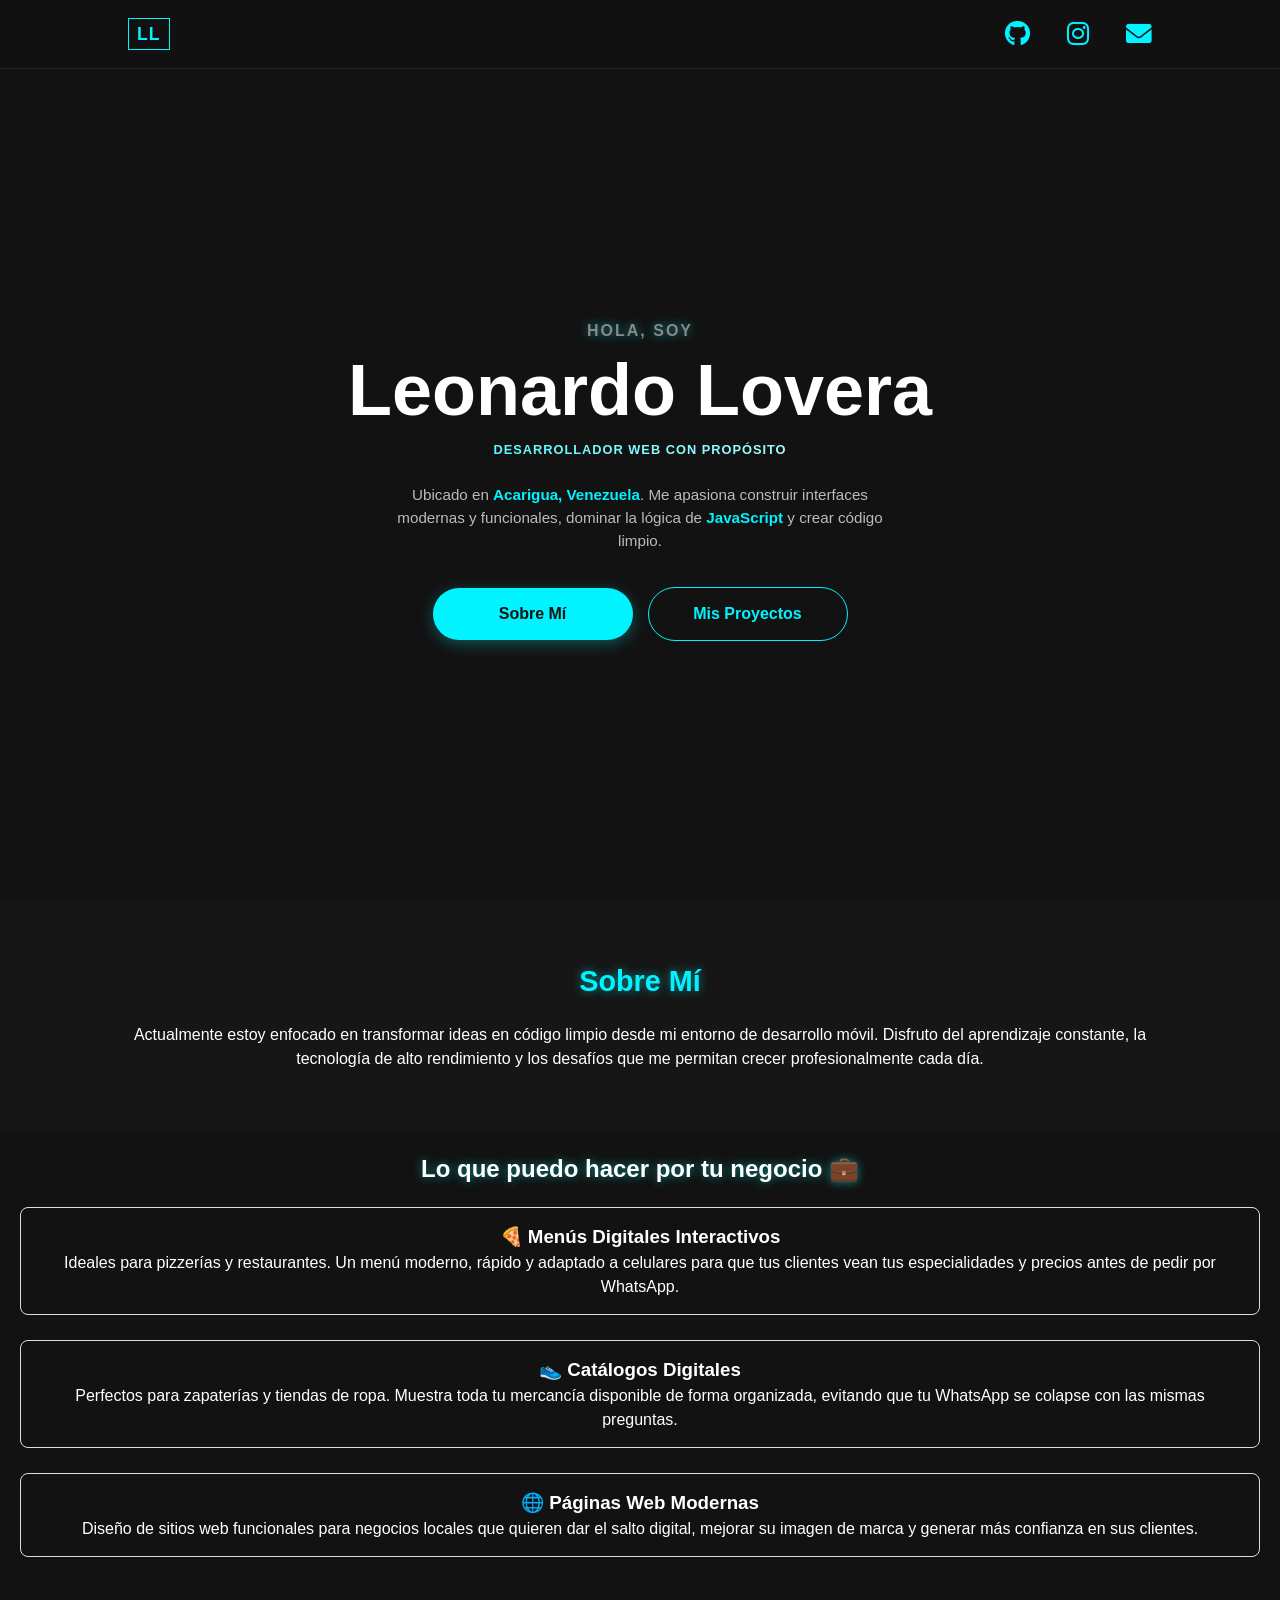
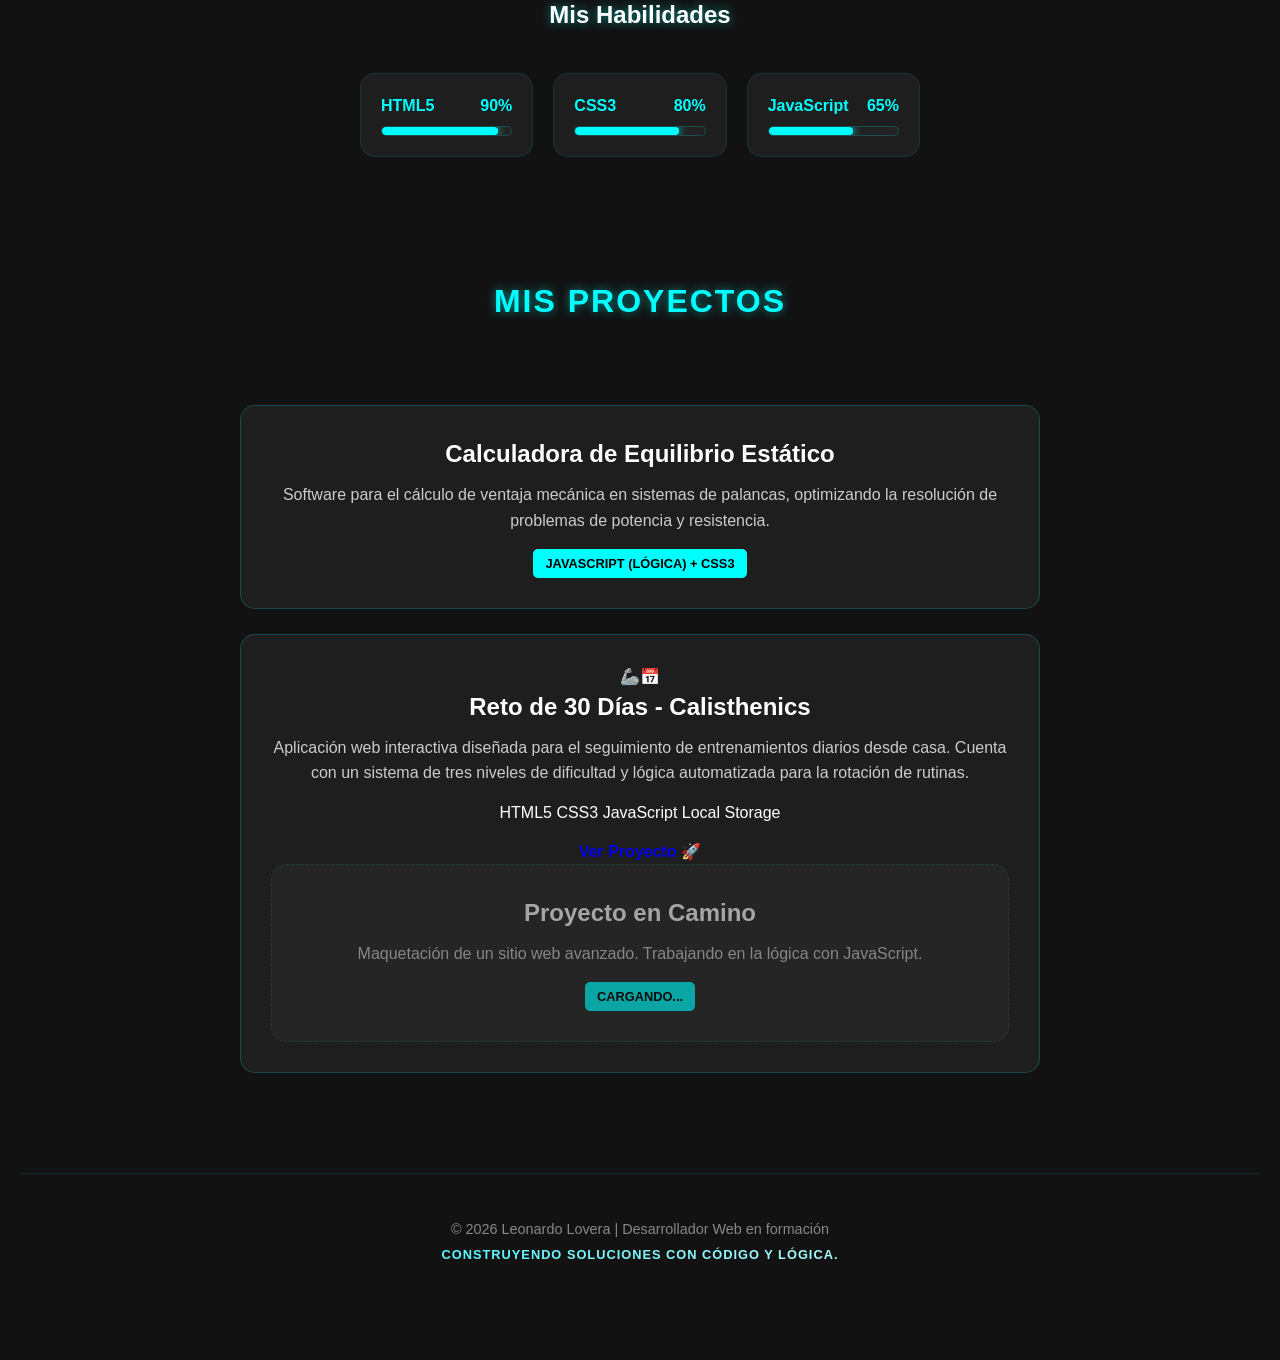
==== index.html @ 1071c8e7 "Agregando nuevo proyecto" ====
<!DOCTYPE html>
<html lang="es">
<head>
    <meta charset="UTF-8">
    <meta name="viewport" content="width=device-width, initial-scale=1.0">
    <title>Leonardo Lovera | Dev</title>
    <link rel="stylesheet" href="style.css">
    <link rel="stylesheet" href="https://cdnjs.cloudflare.com/ajax/libs/font-awesome/6.0.0/css/all.min.css">
</head>
<body>

    <nav class="navbar">
        <div class="logo">L<span>L</span></div>
                     <div class="social-links">
            <a href="https://github.com/LeonardoLovera" target="_blank">
                <i class="fab fa-github"></i>
            </a>

            <a href="https://www.instagram.com/leo_.vnzla" target="_blank">
                <i class="fab fa-instagram"></i>
            </a>
         
         <a href="mailto:leonardolovera2011@gmail.com">

        <i class="fas fa-envelope"></i>
    </a>
</div>

    </nav>

    <main class="hero">
        <div class="hero-content">
            <h2 class="subtitulo-hola">Hola, soy</h2>
            <h1 class="nombre-principal">Leonardo Lovera</h1>
            <h3 class="tagline">Desarrollador Web con Propósito</h3>
            
            <div class="bio-texto">
                <p>Ubicado en <strong>Acarigua, Venezuela</strong>. Me apasiona construir interfaces modernas y funcionales, dominar la lógica de <strong>JavaScript</strong> y crear código limpio.</p>
            </div>

            <div class="botones-inicio">
                <a href="#sobre-mi" class="btn-primario">Sobre Mí</a>
                <a href="#proyectos" class="btn-secundario">Mis Proyectos</a>
            </div>
        </div>
    </main>

    <section id="sobre-mi" class="seccion">
        <h2>Sobre Mí</h2>
        <p>Actualmente estoy enfocado en transformar ideas en código limpio desde mi entorno de desarrollo móvil. Disfruto del aprendizaje constante, la tecnología de alto rendimiento y los desafíos que me permitan crecer profesionalmente cada día.</p>
    </section>
<section id="servicios" style="padding: 20px; text-align: center;">
  <h2 style="margin-bottom: 20px; font-size: 24px;">Lo que puedo hacer por tu negocio 💼</h2>
  
  <div class="servicio-card" style="margin-bottom: 25px; padding: 15px; border: 1px solid #ddd; border-radius: 8px;">
    <h3>🍕 Menús Digitales Interactivos</h3>
    <p>Ideales para pizzerías y restaurantes. Un menú moderno, rápido y adaptado a celulares para que tus clientes vean tus especialidades y precios antes de pedir por WhatsApp.</p>
  </div>

  <div class="servicio-card" style="margin-bottom: 25px; padding: 15px; border: 1px solid #ddd; border-radius: 8px;">
    <h3>👟 Catálogos Digitales</h3>
    <p>Perfectos para zapaterías y tiendas de ropa. Muestra toda tu mercancía disponible de forma organizada, evitando que tu WhatsApp se colapse con las mismas preguntas.</p>
  </div>

  <div class="servicio-card" style="padding: 15px; border: 1px solid #ddd; border-radius: 8px;">
    <h3>🌐 Páginas Web Modernas</h3>
    <p>Diseño de sitios web funcionales para negocios locales que quieren dar el salto digital, mejorar su imagen de marca y generar más confianza en sus clientes.</p>
  </div>
<section id="skills" class="skills-section">
    <h2 id="titulo-habilidades">Mis Habilidades</h2>

    <div class="skills-container">
        
        <div class="skill-card">
            <div class="skill-info">
                <span>HTML5</span>
                <span>90%</span>
            </div>
            <div class="skill-bar"><div class="bar html"></div></div>
        </div>

        <div class="skill-card">
            <div class="skill-info">
                <span>CSS3</span>
                <span>80%</span>
            </div>
            <div class="skill-bar"><div class="bar css"></div></div>
        </div>

        <div class="skill-card">
            <div class="skill-info">
                <span>JavaScript</span>
                <span>65%</span>
            </div>
            <div class="skill-bar"><div class="bar js"></div></div>
        </div>

    </div>
    
        </section>
    
</section>
<section id="proyectos" class="proyectos-section">
    <h2 class="titulo-seccion">Mis Proyectos</h2>
   <section id="proyectos" class="proyectos-section">
     
    <div class="proyectos-container">
      
 <a href="fisica.html" class="proyecto-card">
    <h3>Calculadora de Equilibrio Estático</h3>
    <p>Software para el cálculo de ventaja mecánica en sistemas de palancas, optimizando la resolución de problemas de potencia y resistencia.</p>
    <span class="tech">JavaScript (Lógica) + CSS3</span>
</a>
<div class="proyecto-card">
    <div class="proyecto-icono">🦾📅</div>
    <h3>Reto de 30 Días - Calisthenics</h3>
    <p>
        Aplicación web interactiva diseñada para el seguimiento de entrenamientos diarios desde casa. 
        Cuenta con un sistema de tres niveles de dificultad y lógica automatizada para la rotación de rutinas.
    </p>
    
    <div class="tecnologias" style="margin-top: 10px;">
        <span class="badge-tech">HTML5</span>
        <span class="badge-tech">CSS3</span>
        <span class="badge-tech">JavaScript</span>
        <span class="badge-tech">Local Storage</span>
    </div>

    <div class="proyecto-links" style="margin-top: 15px;">
        <a href="./reto30/index.html" class="btn-proyecto-link" style="text-decoration: none; font-weight: bold;">Ver Proyecto 🚀</a>
    </div>
   <div class="proyecto-card future">
            <h3>Proyecto en Camino</h3>
            <p>Maquetación de un sitio web avanzado. Trabajando en la lógica con JavaScript.</p>
            <span class="tech">Cargando...</span>
        </div>

    </div>
</section>
<script>
function calcularFisica() {
    // Obtenemos los valores de los cuadritos
    const F = document.getElementById('fuerza').value;
    const dF = document.getElementById('brazoF').value;
    const dR = document.getElementById('brazoR').value;
    const resDiv = document.getElementById('resultado-fisica');

    if (F && dF && dR) {
        // Fórmula: R = (F * dF) / dR
        const resistencia = (F * dF) / dR;
        resDiv.innerHTML = `La Resistencia es: ${resistencia.toFixed(2)} N`;
        resDiv.style.color = "#00ff00"; // Color verde si sale bien
    } else {
        resDiv.innerHTML = "¡Faltan datos, Leo!";
        resDiv.style.color = "#ff0000"; // Rojo si falta algo
    }
}
</script>
<footer class="pie-pagina">
    <p>&copy; 2026 Leonardo Lovera | Desarrollador Web en formación</p>
    <p class="tagline">Construyendo soluciones con código y lógica.</p>
</footer>

</body>
</html>
---- style.css ----
/* 1. CONFIGURACIÓN GENERAL */
* {
    margin: 0;
    padding: 0;
    box-sizing: border-box;
    font-family: 'Segoe UI', Roboto, sans-serif;
}

body {
    background-color: #121212;
    color: #FFFFFF;
    line-height: 1.5;
    overflow-x: hidden; /* Evita que la página se mueva hacia los lados */
}

/* 2. NAVBAR MÁS FINA Y ELEGANTE */
.navbar {
    display: flex;
    justify-content: space-between;
    align-items: center;
    padding: 12px 6%;
    position: fixed;
    width: 100%;
    top: 0;
    background: rgba(18, 18, 18, 0.85); /* Fondo oscuro con transparencia */
    backdrop-filter: blur(8px); /* Efecto de desenfoque pro */
    z-index: 1000;
    border-bottom: 1px solid rgba(0, 243, 255, 0.1);
}

.logo {
    font-size: 1.1rem;
    font-weight: 800;
    color: #00F3FF;
    border: 1.5px solid #00F3FF;
    padding: 2px 8px;
    letter-spacing: 1px;
}

.social-links a {
    color: #00F3FF;
    font-size: 1.2rem;
    margin-left: 18px;
    text-decoration: none;
    transition: 0.3s;
}

/* 3. CENTRADO TOTAL (HERO SECTION) */
.hero {
    min-height: 100vh;
    display: flex;
    justify-content: center;
    align-items: center;
    text-align: center;
    padding: 80px 8% 20px; /* Espacio para que no choque con la navbar */
}

.hero-content {
    width: 100%;
}

.subtitulo-hola {
    color: #888;
    font-size: 1rem;
    text-transform: uppercase;
    letter-spacing: 2px;
    margin-bottom: 8px;
}

.nombre-principal {
    font-size: 2.5rem; /* Tamaño ideal para pantalla de celular */
    font-weight: 800;
    line-height: 1.1;
    margin-bottom: 10px;
}

.tagline {
    font-size: 1.3rem;
    font-weight: 600;
    background: linear-gradient(to right, #00F3FF, #ffffff);
    -webkit-background-clip: text;
    -webkit-text-fill-color: transparent;
    margin-bottom: 25px;
}

.bio-texto {
    max-width: 500px;
    margin: 0 auto 35px;
    color: #bbbbbb;
    font-size: 0.95rem;
}

.bio-texto strong {
    color: #00F3FF;
    font-weight: 600;
}

/* 4. BOTONES REFORMADOS */
.botones-inicio {
    display: flex;
    flex-direction: column; /* Botones uno sobre otro en móvil para que no se amontonen */
    gap: 15px;
    align-items: center;
}

.btn-primario {
    background: #00F3FF;
    color: #121212;
    padding: 14px 40px;
    border-radius: 50px; /* Botones más redondeados, estilo moderno */
    text-decoration: none;
    font-weight: bold;
    width: 200px;
    box-shadow: 0 4px 15px rgba(0, 243, 255, 0.3);
}

.btn-secundario {
    border: 1.5px solid #00F3FF;
    color: #00F3FF;
    padding: 14px 40px;
    border-radius: 50px;
    text-decoration: none;
    font-weight: bold;
    width: 200px;
}

/* 5. SECCIÓN SOBRE MÍ */
.seccion {
    padding: 60px 8%;
    text-align: center;
    background-color: #161616;
}

.seccion h2 {
    color: #00F3FF;
    margin-bottom: 20px;
    font-size: 1.8rem;
}

.skills-container {
    display: grid;
    grid-template-columns: repeat(auto-fit, minmax(150px, 1fr));
    gap: 20px;
    margin-top: 30px;
}

.skill-card {
    background: #1e1e1e;
    padding: 30px 20px;
    border-radius: 15px;
    border: 1px solid rgba(0, 243, 255, 0.1);
    transition: 0.3s;
}

.skill-card:hover {
    border-color: #00F3FF;
    transform: translateY(-10px);
    box-shadow: 0 10px 20px rgba(0, 243, 255, 0.1);
}

.skill-card i {
    font-size: 3rem;
    color: #00F3FF;
    margin-bottom: 15px;
}

.skill-card h3 {
    font-size: 1.2rem;
    margin-bottom: 10px;
}

.skill-card p {
    font-size: 0.85rem;
    color: #888;
}

/* ... (todo tu código anterior) ... */

/* SOLO PARA COMPUTADORAS */
@media (min-width: 768px) {
    .nombre-principal {
        font-size: 4.5rem; 
    }
    
    .botones-inicio {
        flex-direction: row; 
        justify-content: center;
    }
    
    .navbar {
        padding: 15px 10%; 
    }

    /* AQUÍ AGREGAS ESTO NUEVO */
    .social-links a {
        font-size: 1.6rem; /* Iconos un poco más grandes */
        margin-left: 30px;  /* Más espacio entre ellos */
    }
} /* <--- Esta llave cierra todo el bloque de computadora */

/* Contenedor de la sección */
.proyectos-section {
    padding: 50px 20px;
    text-align: center;
}

.titulo-seccion {
    color: #00ffff; /* Tu color cian */
    font-size: 2rem;
    margin-bottom: 30px;
    text-transform: uppercase;
    letter-spacing: 2px;
}

/* Contenedor de las tarjetas */
.proyectos-container {
    display: flex;
    flex-direction: column; /* Una debajo de otra en móvil */
    gap: 25px;
    max-width: 800px;
    margin: 0 auto;
}

/* Diseño de la Tarjeta */
.proyecto-card {
    background: rgba(255, 255, 255, 0.05); /* Fondo oscuro casi transparente */
    border: 1px solid rgba(0, 255, 255, 0.2); /* Borde cian sutil */
    padding: 30px;
    border-radius: 15px;
    transition: transform 0.3s ease, border-color 0.3s ease;
}

/* Efecto cuando pasas el dedo o el mouse */
.proyecto-card:hover {
    transform: translateY(-5px);
    border-color: #00ffff; /* Brilla al tocarla */
    background: rgba(0, 255, 255, 0.02);
}

.proyecto-card h3 {
    color: #ffffff;
    margin-bottom: 10px;
    font-size: 1.5rem;
}

.proyecto-card p {
    color: #cccccc;
    font-size: 1rem;
    line-height: 1.6;
    margin-bottom: 15px;
}

/* Etiqueta de tecnología */
.tech {
    display: inline-block;
    background: #00ffff;
    color: #000;
    padding: 5px 12px;
    border-radius: 5px;
    font-size: 0.8rem;
    font-weight: bold;
    text-transform: uppercase;
}

.proyecto-card {
    text-decoration: none; /* Quita la raya azul de los links */
    display: block;
}

.proyecto-card:active {
    transform: scale(0.98); /* Se hunde un poquito al tocarlo, como un botón real */
    border-color: #00ffff;
    box-shadow: 0 0 15px rgba(0, 255, 255, 0.3);
}

.proyecto-card.future {
    opacity: 0.6; /* Se ve un poco más clara */
    border-style: dashed; /* El borde es punteado, indicando que no está terminado */
}

.calculadora-box {
    background: rgba(0, 0, 0, 0.3);
    padding: 15px;
    border-radius: 10px;
    margin-top: 15px;
    text-align: left;
}

.input-group {
    margin-bottom: 10px;
}

.input-group label {
    display: block;
    font-size: 0.8rem;
    color: #00ffff;
}

.input-group input {
    width: 100%;
    background: #111;
    border: 1px solid #333;
    color: white;
    padding: 5px;
    border-radius: 5px;
}

.btn-calc {
    width: 100%;
    background: #00ffff;
    color: black;
    border: none;
    padding: 10px;
    border-radius: 5px;
    font-weight: bold;
    cursor: pointer;
}

.resultado {
    margin-top: 10px;
    color: #fff;
    font-weight: bold;
    text-align: center;
}

h2 {
    text-shadow: 0 0 10px rgba(0, 255, 255, 0.5);
}

.pie-pagina {
    text-align: center;
    padding: 40px 20px;
    margin-top: 50px;
    border-top: 1px solid rgba(0, 255, 255, 0.1);
    color: #888;
}

.pie-pagina p {
    margin: 5px 0;
    font-size: 0.9rem;
}

.tagline {
    color: #00ffff;
    font-size: 0.8rem !important;
    letter-spacing: 1px;
    text-transform: uppercase;
}

.skills-section {
    padding: 40px 20px;
    max-width: 600px;
    margin: 0 auto;
}

.skill-card {
    margin-bottom: 25px;
}

.skill-info {
    display: flex;
    justify-content: space-between;
    margin-bottom: 8px;
    font-weight: bold;
    color: #00ffff;
}

.skill-bar {
    background: #222;
    height: 10px;
    border-radius: 10px;
    overflow: hidden;
    border: 1px solid rgba(0, 255, 255, 0.2);
}

.bar {
    height: 100%;
    border-radius: 10px;
    background: #00ffff;
    box-shadow: 0 0 10px #00ffff;
}

/* Ajusta los porcentajes aquí */
.html { width: 90%; }
.css { width: 80%; }
.js { width: 65%; }

.skill-card {
    background: rgba(255, 255, 255, 0.05); /* El fondo oscuro que ya tienes */
    padding: 20px;
    border-radius: 15px;
    border: 1px solid rgba(0, 255, 255, 0.1);
    width: 100%; /* Para que todas ocupen el mismo ancho */
    max-width: 400px; /* O el tamaño que prefieras */
    margin: 10px auto; /* Para centrarlas */
}

.idioma-selector {
    position: fixed;
    top: 80px;
    right: 20px;
    z-index: 1000;
}

.idioma-selector button {
    background: #222;
    color: #fff;
    border: 1px solid #00ffff;
    padding: 5px 10px;
    cursor: pointer;
    font-size: 0.8rem;
    border-radius: 5px;
}

.idioma-selector button.active {
    background: #00ffff;
    color: #000;
    box-shadow: 0 0 10px #00ffff;
}
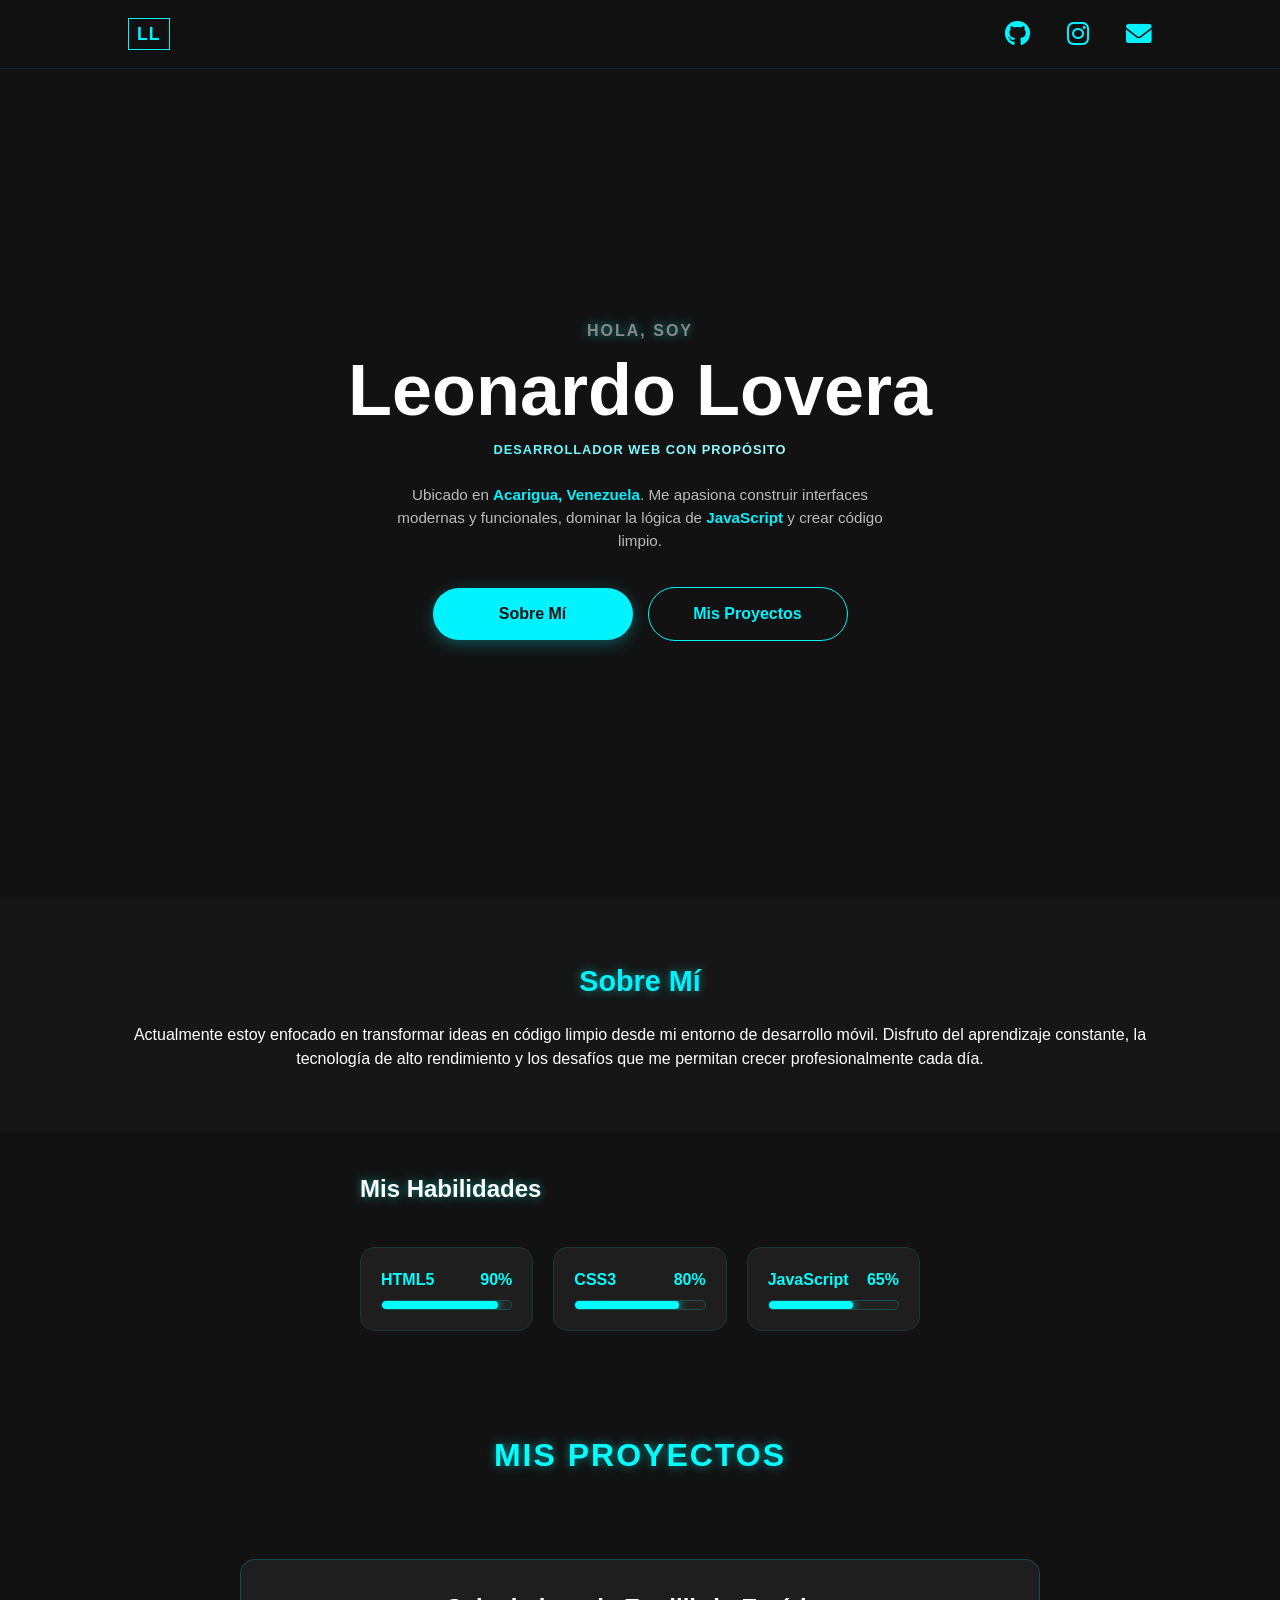
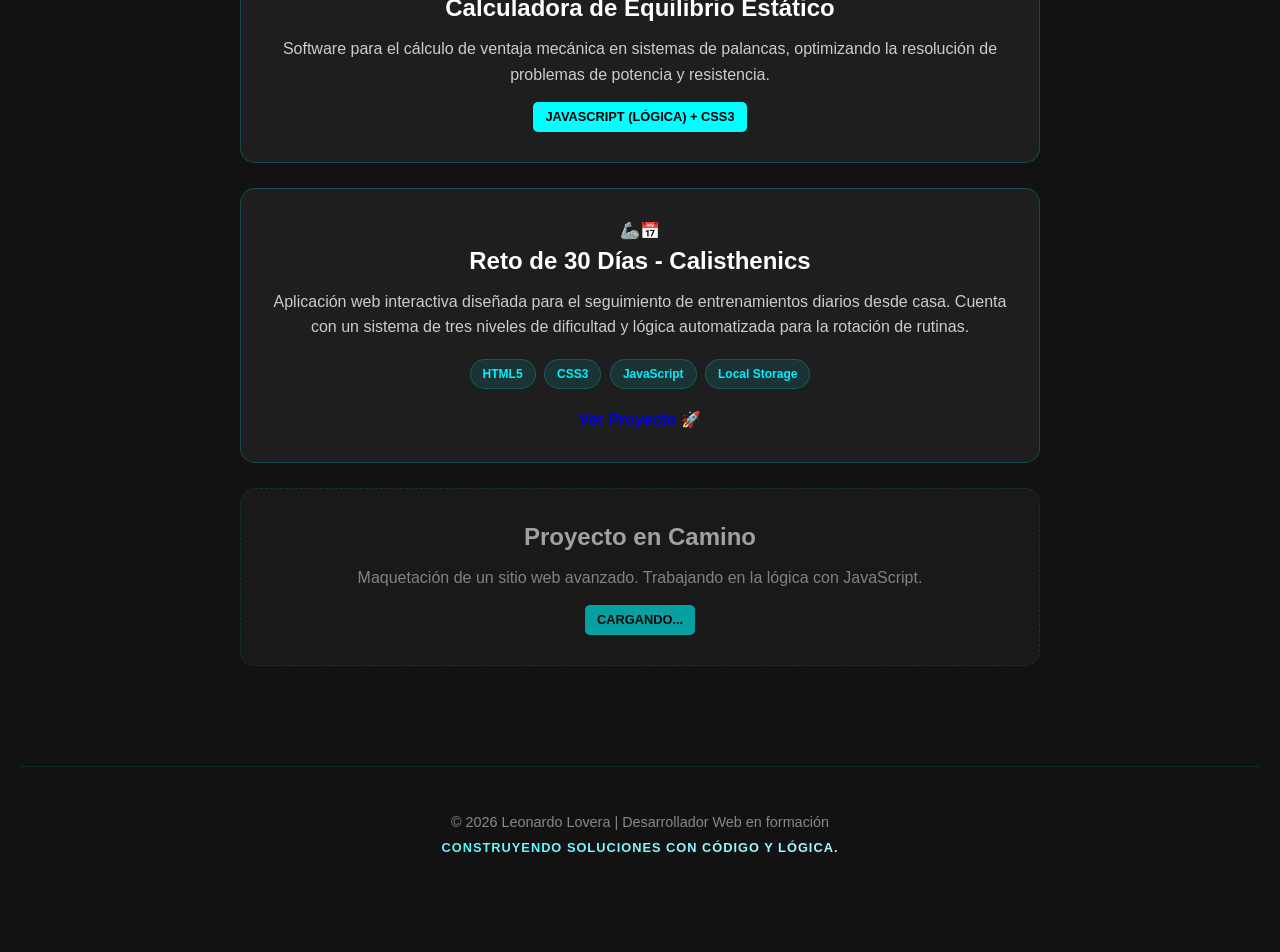
==== commit 608c6f53: "Add files via upload Estilos y tarjeta corregidos 🦾" ====
--- a/index.html
+++ b/index.html
@@ -49,23 +49,7 @@
         <h2>Sobre Mí</h2>
         <p>Actualmente estoy enfocado en transformar ideas en código limpio desde mi entorno de desarrollo móvil. Disfruto del aprendizaje constante, la tecnología de alto rendimiento y los desafíos que me permitan crecer profesionalmente cada día.</p>
     </section>
-<section id="servicios" style="padding: 20px; text-align: center;">
-  <h2 style="margin-bottom: 20px; font-size: 24px;">Lo que puedo hacer por tu negocio 💼</h2>
-  
-  <div class="servicio-card" style="margin-bottom: 25px; padding: 15px; border: 1px solid #ddd; border-radius: 8px;">
-    <h3>🍕 Menús Digitales Interactivos</h3>
-    <p>Ideales para pizzerías y restaurantes. Un menú moderno, rápido y adaptado a celulares para que tus clientes vean tus especialidades y precios antes de pedir por WhatsApp.</p>
-  </div>
 
-  <div class="servicio-card" style="margin-bottom: 25px; padding: 15px; border: 1px solid #ddd; border-radius: 8px;">
-    <h3>👟 Catálogos Digitales</h3>
-    <p>Perfectos para zapaterías y tiendas de ropa. Muestra toda tu mercancía disponible de forma organizada, evitando que tu WhatsApp se colapse con las mismas preguntas.</p>
-  </div>
-
-  <div class="servicio-card" style="padding: 15px; border: 1px solid #ddd; border-radius: 8px;">
-    <h3>🌐 Páginas Web Modernas</h3>
-    <p>Diseño de sitios web funcionales para negocios locales que quieren dar el salto digital, mejorar su imagen de marca y generar más confianza en sus clientes.</p>
-  </div>
 <section id="skills" class="skills-section">
     <h2 id="titulo-habilidades">Mis Habilidades</h2>
 
@@ -97,8 +81,6 @@
 
     </div>
     
-        </section>
-    
 </section>
 <section id="proyectos" class="proyectos-section">
     <h2 class="titulo-seccion">Mis Proyectos</h2>
@@ -111,6 +93,7 @@
     <p>Software para el cálculo de ventaja mecánica en sistemas de palancas, optimizando la resolución de problemas de potencia y resistencia.</p>
     <span class="tech">JavaScript (Lógica) + CSS3</span>
 </a>
+
 <div class="proyecto-card">
     <div class="proyecto-icono">🦾📅</div>
     <h3>Reto de 30 Días - Calisthenics</h3>
@@ -129,6 +112,9 @@
     <div class="proyecto-links" style="margin-top: 15px;">
         <a href="./reto30/index.html" class="btn-proyecto-link" style="text-decoration: none; font-weight: bold;">Ver Proyecto 🚀</a>
     </div>
+</div>
+
+
    <div class="proyecto-card future">
             <h3>Proyecto en Camino</h3>
             <p>Maquetación de un sitio web avanzado. Trabajando en la lógica con JavaScript.</p>
--- a/style.css
+++ b/style.css
@@ -417,3 +417,16 @@
     color: #000;
     box-shadow: 0 0 10px #00ffff;
 }
+
+/* Estilos para las etiquetas de tecnología en el portafolio */
+.badge-tech {
+    background: rgba(0, 240, 255, 0.1);
+    color: #00f0ff;
+    padding: 5px 12px;
+    border-radius: 15px;
+    font-size: 12px;
+    font-weight: bold;
+    display: inline-block;
+    margin: 4px 2px;
+    border: 1px solid rgba(0, 240, 255, 0.2);
+}
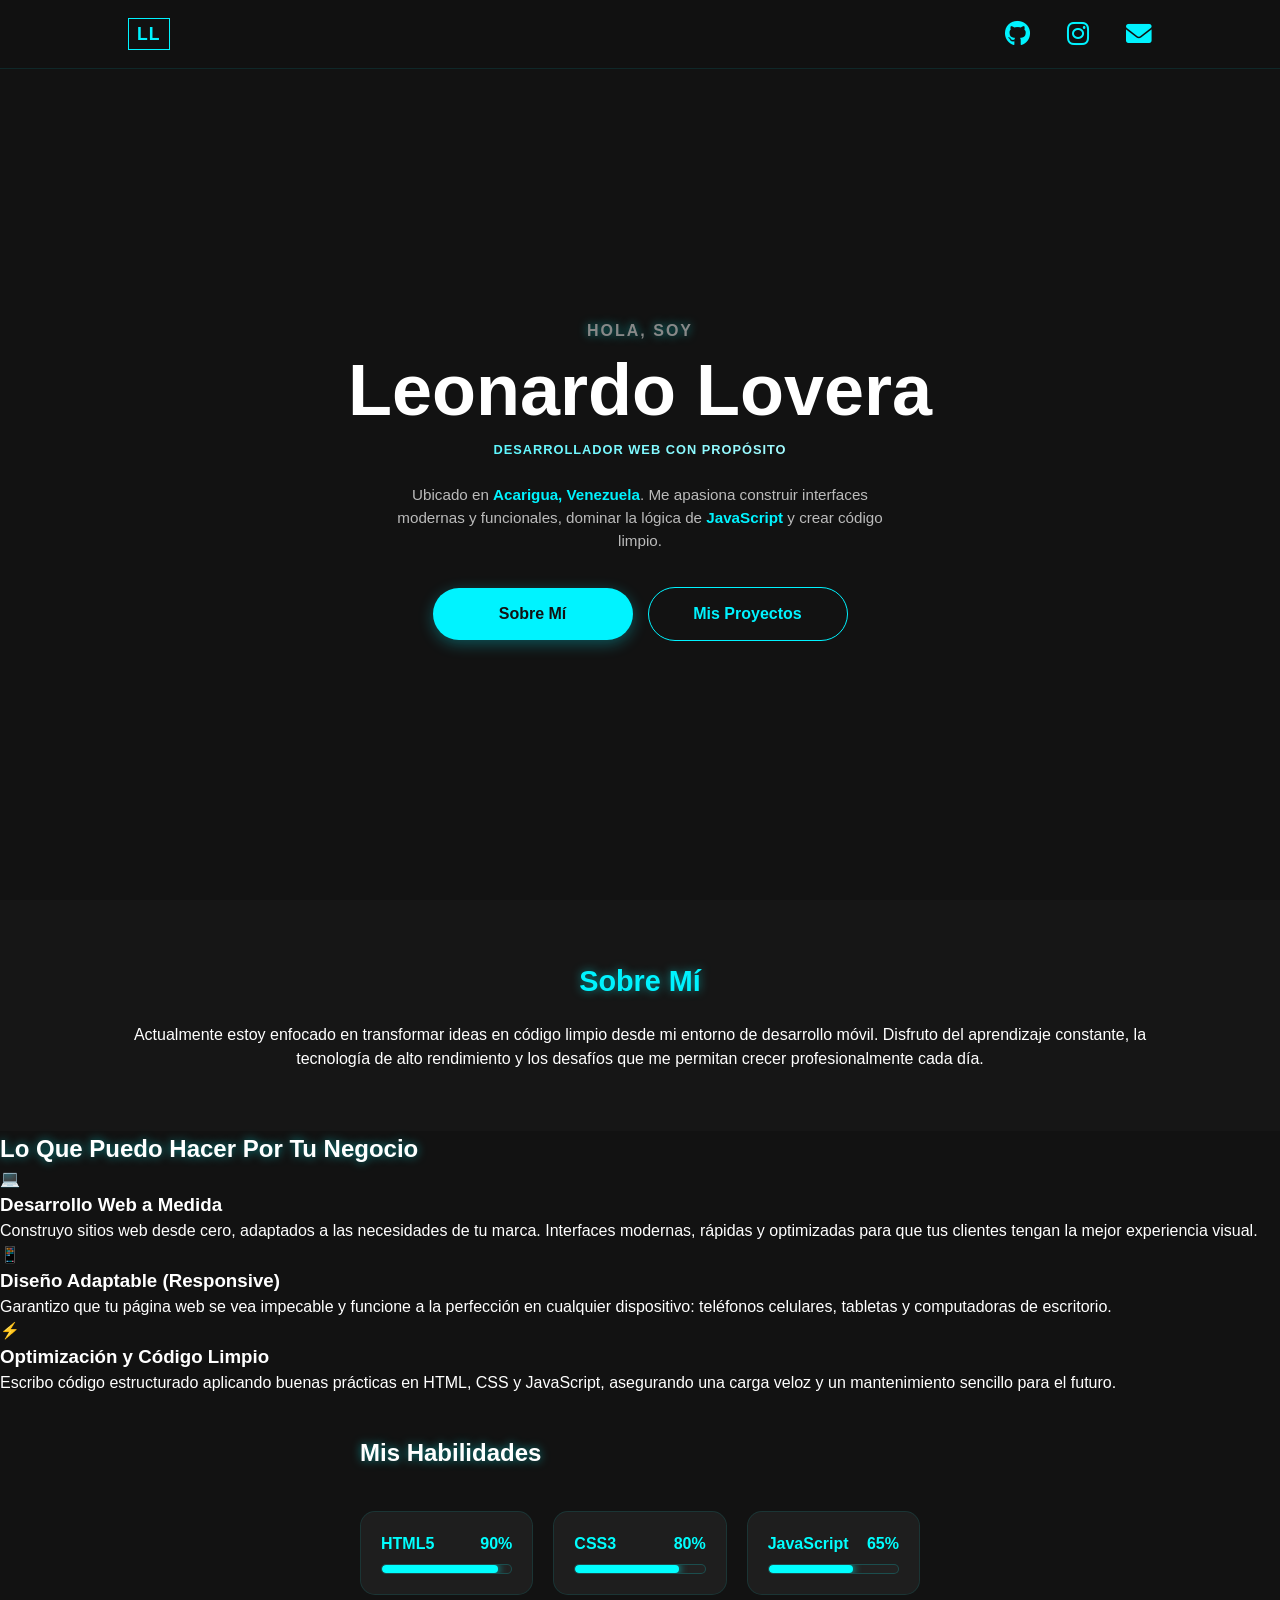
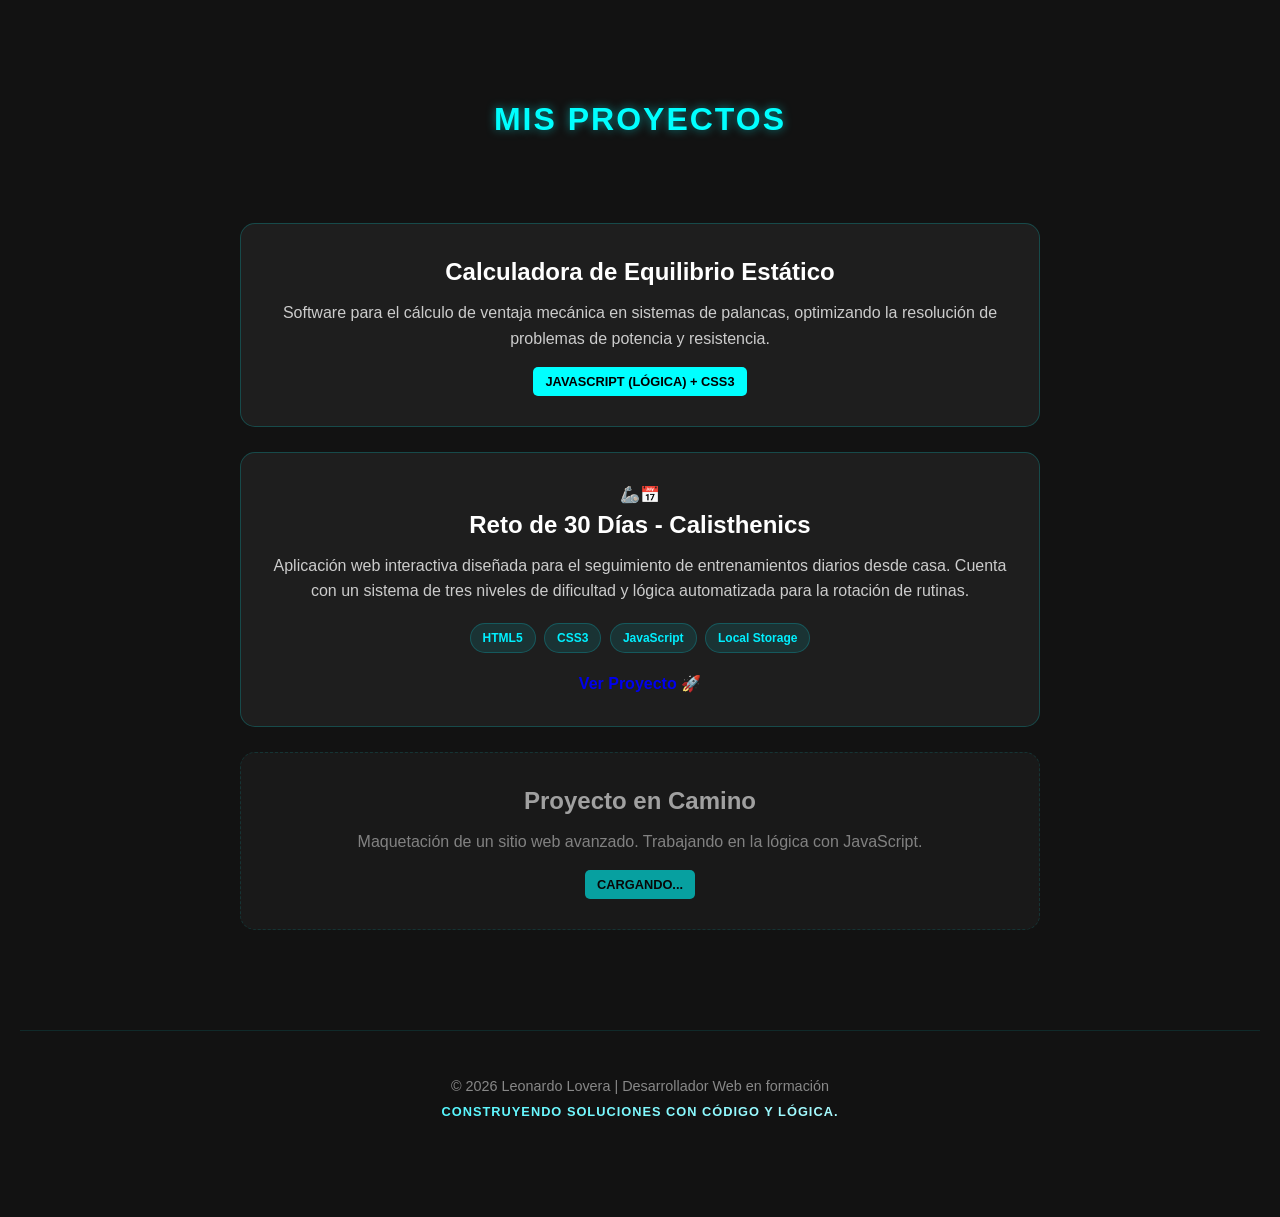
==== commit 1dc1a9dd: "Update index.html Agregándole una nueva sección" ====
--- a/index.html
+++ b/index.html
@@ -49,6 +49,28 @@
         <h2>Sobre Mí</h2>
         <p>Actualmente estoy enfocado en transformar ideas en código limpio desde mi entorno de desarrollo móvil. Disfruto del aprendizaje constante, la tecnología de alto rendimiento y los desafíos que me permitan crecer profesionalmente cada día.</p>
     </section>
+
+    <section id="servicios" class="services-section">
+    <h2 class="section-title">Lo Que Puedo Hacer Por Tu Negocio</h2>
+    <div class="services-container">
+        
+        <div class="service-card">
+            <div class="service-icon">💻</div>
+            <h3>Desarrollo Web a Medida</h3>
+            <p>Construyo sitios web desde cero, adaptados a las necesidades de tu marca. Interfaces modernas, rápidas y optimizadas para que tus clientes tengan la mejor experiencia visual.</p>
+        </div>
+
+        <div class="service-card">
+            <div class="service-icon">📱</div>
+            <h3>Diseño Adaptable (Responsive)</h3>
+            <p>Garantizo que tu página web se vea impecable y funcione a la perfección en cualquier dispositivo: teléfonos celulares, tabletas y computadoras de escritorio.</p>
+        </div>
+
+        <div class="service-card">
+            <div class="service-icon">⚡</div>
+            <h3>Optimización y Código Limpio</h3>
+            <p>Escribo código estructurado aplicando buenas prácticas en HTML, CSS y JavaScript, asegurando una carga veloz y un mantenimiento sencillo para el futuro.</p>
+        </div>
 
 <section id="skills" class="skills-section">
     <h2 id="titulo-habilidades">Mis Habilidades</h2>
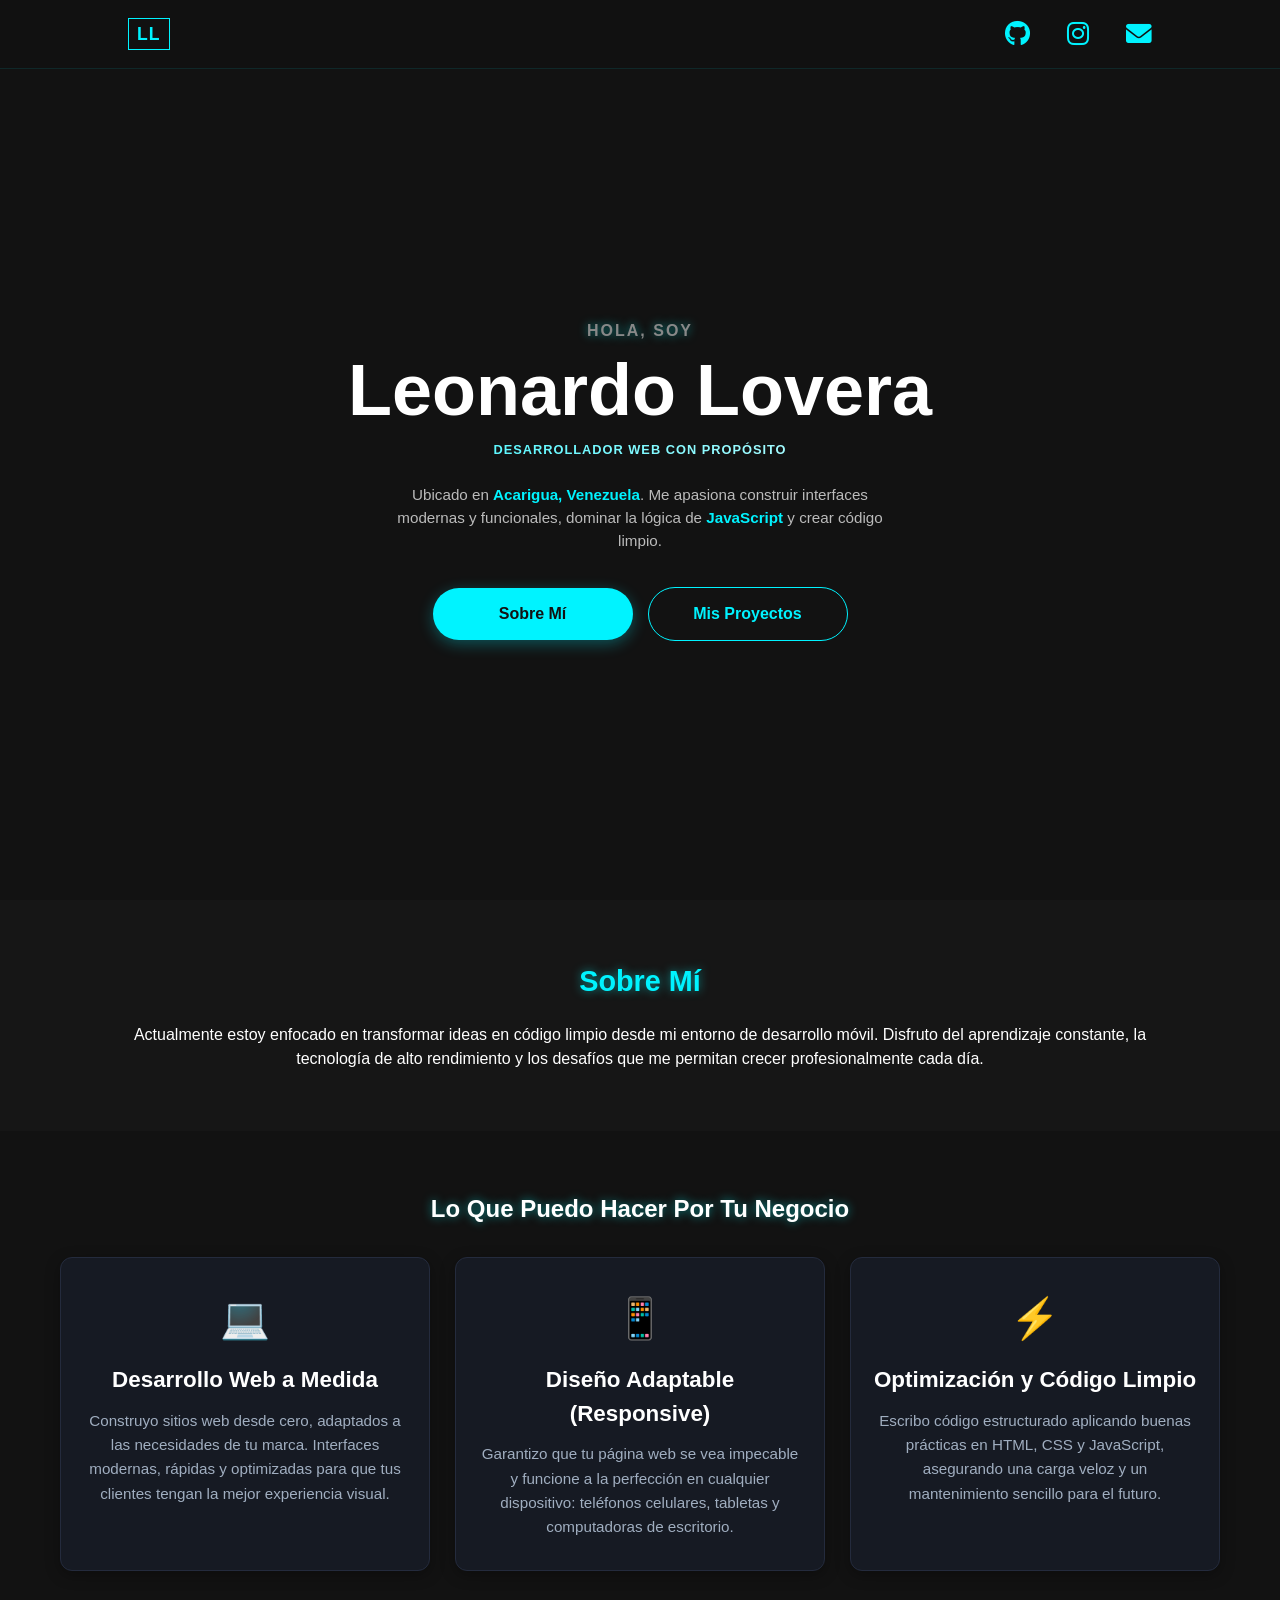
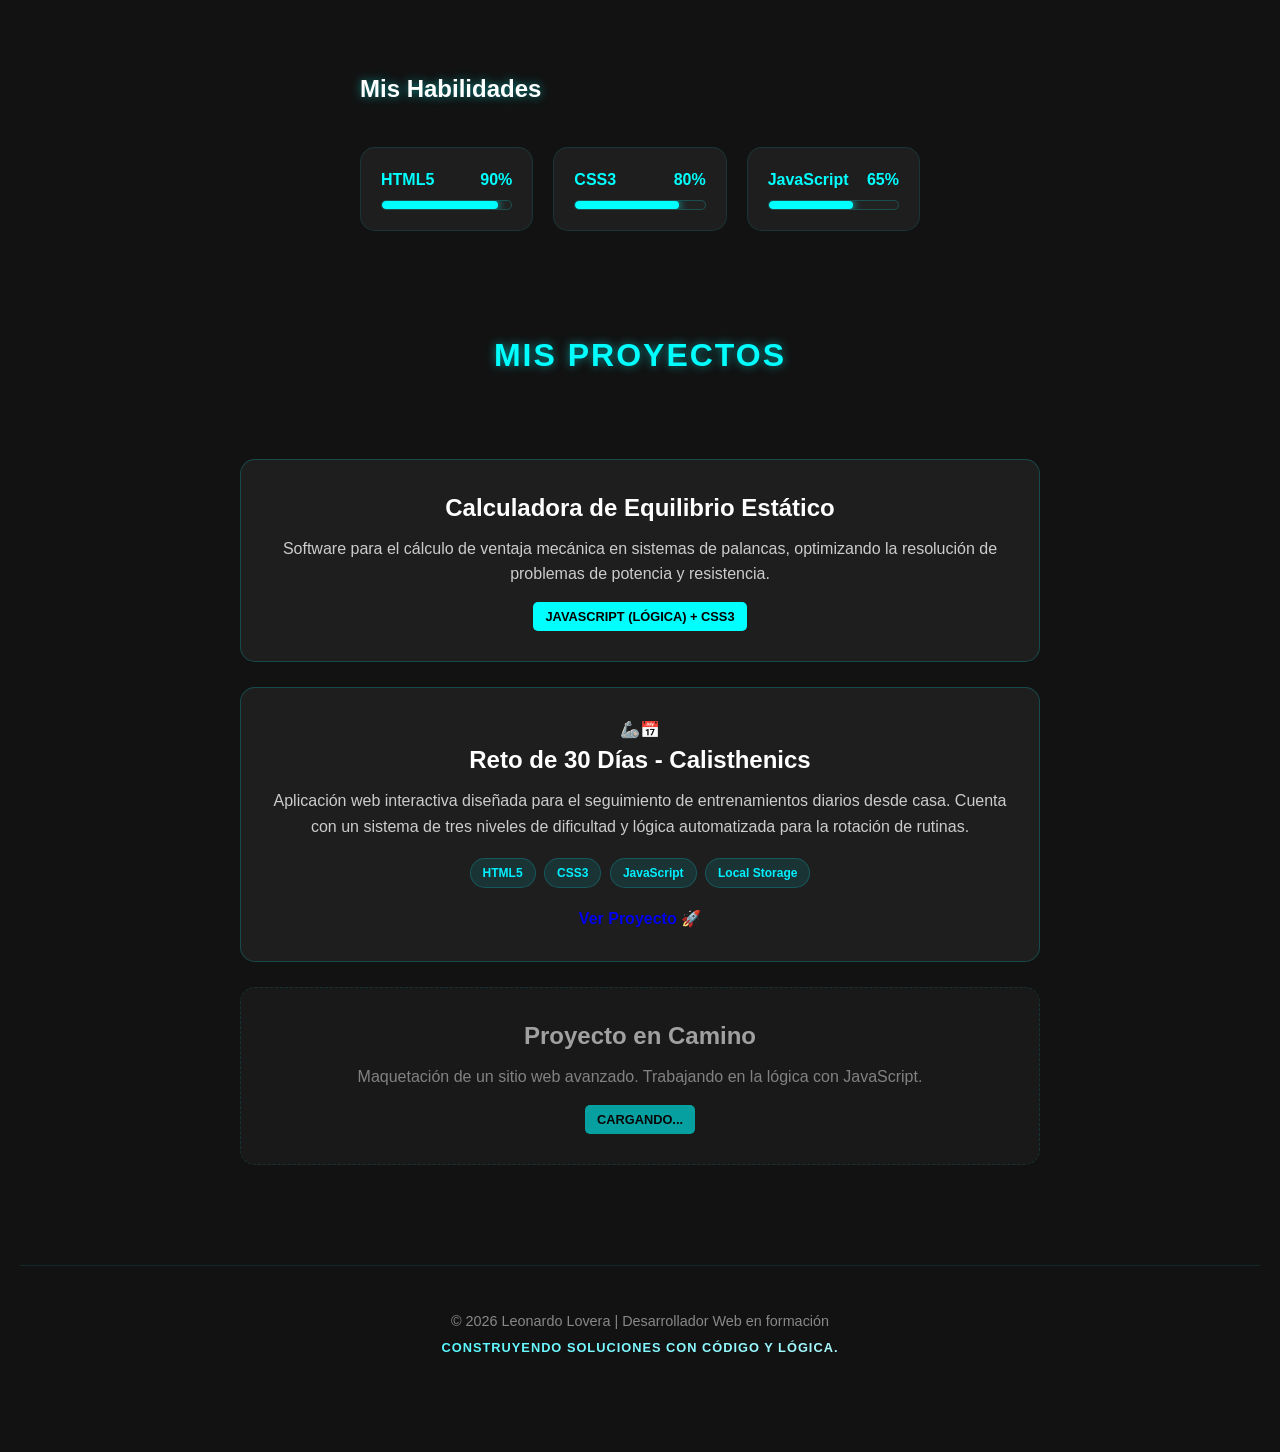
==== commit ab372641: "Update index.html" ====
--- a/index.html
+++ b/index.html
@@ -72,6 +72,10 @@
             <p>Escribo código estructurado aplicando buenas prácticas en HTML, CSS y JavaScript, asegurando una carga veloz y un mantenimiento sencillo para el futuro.</p>
         </div>
 
+      </div>
+    </section>
+    
+        
 <section id="skills" class="skills-section">
     <h2 id="titulo-habilidades">Mis Habilidades</h2>
 
--- a/style.css
+++ b/style.css
@@ -430,3 +430,64 @@
     margin: 4px 2px;
     border: 1px solid rgba(0, 240, 255, 0.2);
 }
+
+/* ==========================================================================
+   ESTILOS PREMIUM PARA LA SECCIÓN DE SERVICIOS
+   ========================================================================== */
+.services-section {
+    padding: 60px 20px;
+    max-width: 1200px;
+    margin: 0 auto;
+    text-align: center;
+}
+
+.services-container {
+    display: flex;
+    flex-direction: column;
+    gap: 25px;
+    margin-top: 30px;
+}
+
+.service-card {
+    background: #161a23; /* Fondo oscuro que combina con tu tema */
+    border: 1px solid #242b3d;
+    padding: 30px 20px;
+    border-radius: 12px;
+    transition: transform 0.3s ease, border-color 0.3s ease;
+    text-align: center;
+    box-shadow: 0 4px 15px rgba(0, 0, 0, 0.3);
+}
+
+.service-card:hover {
+    transform: translateY(-5px);
+    border-color: #00f2fe; /* Brillo turquesa neón espectacular */
+}
+
+.service-icon {
+    font-size: 2.5rem;
+    margin-bottom: 15px;
+}
+
+.service-card h3 {
+    font-size: 1.4rem;
+    color: #fff;
+    margin-bottom: 12px;
+    font-weight: 600;
+}
+
+.service-card p {
+    color: #a0aec0; /* Color gris claro elegante para el texto */
+    font-size: 0.95rem;
+    line-height: 1.6;
+}
+
+/* Diseño adaptable para cuando lo vean desde una Laptop */
+@media (min-width: 768px) {
+    .services-container {
+        flex-direction: row;
+        justify-content: space-between;
+    }
+    .service-card {
+        flex: 1;
+    }
+}
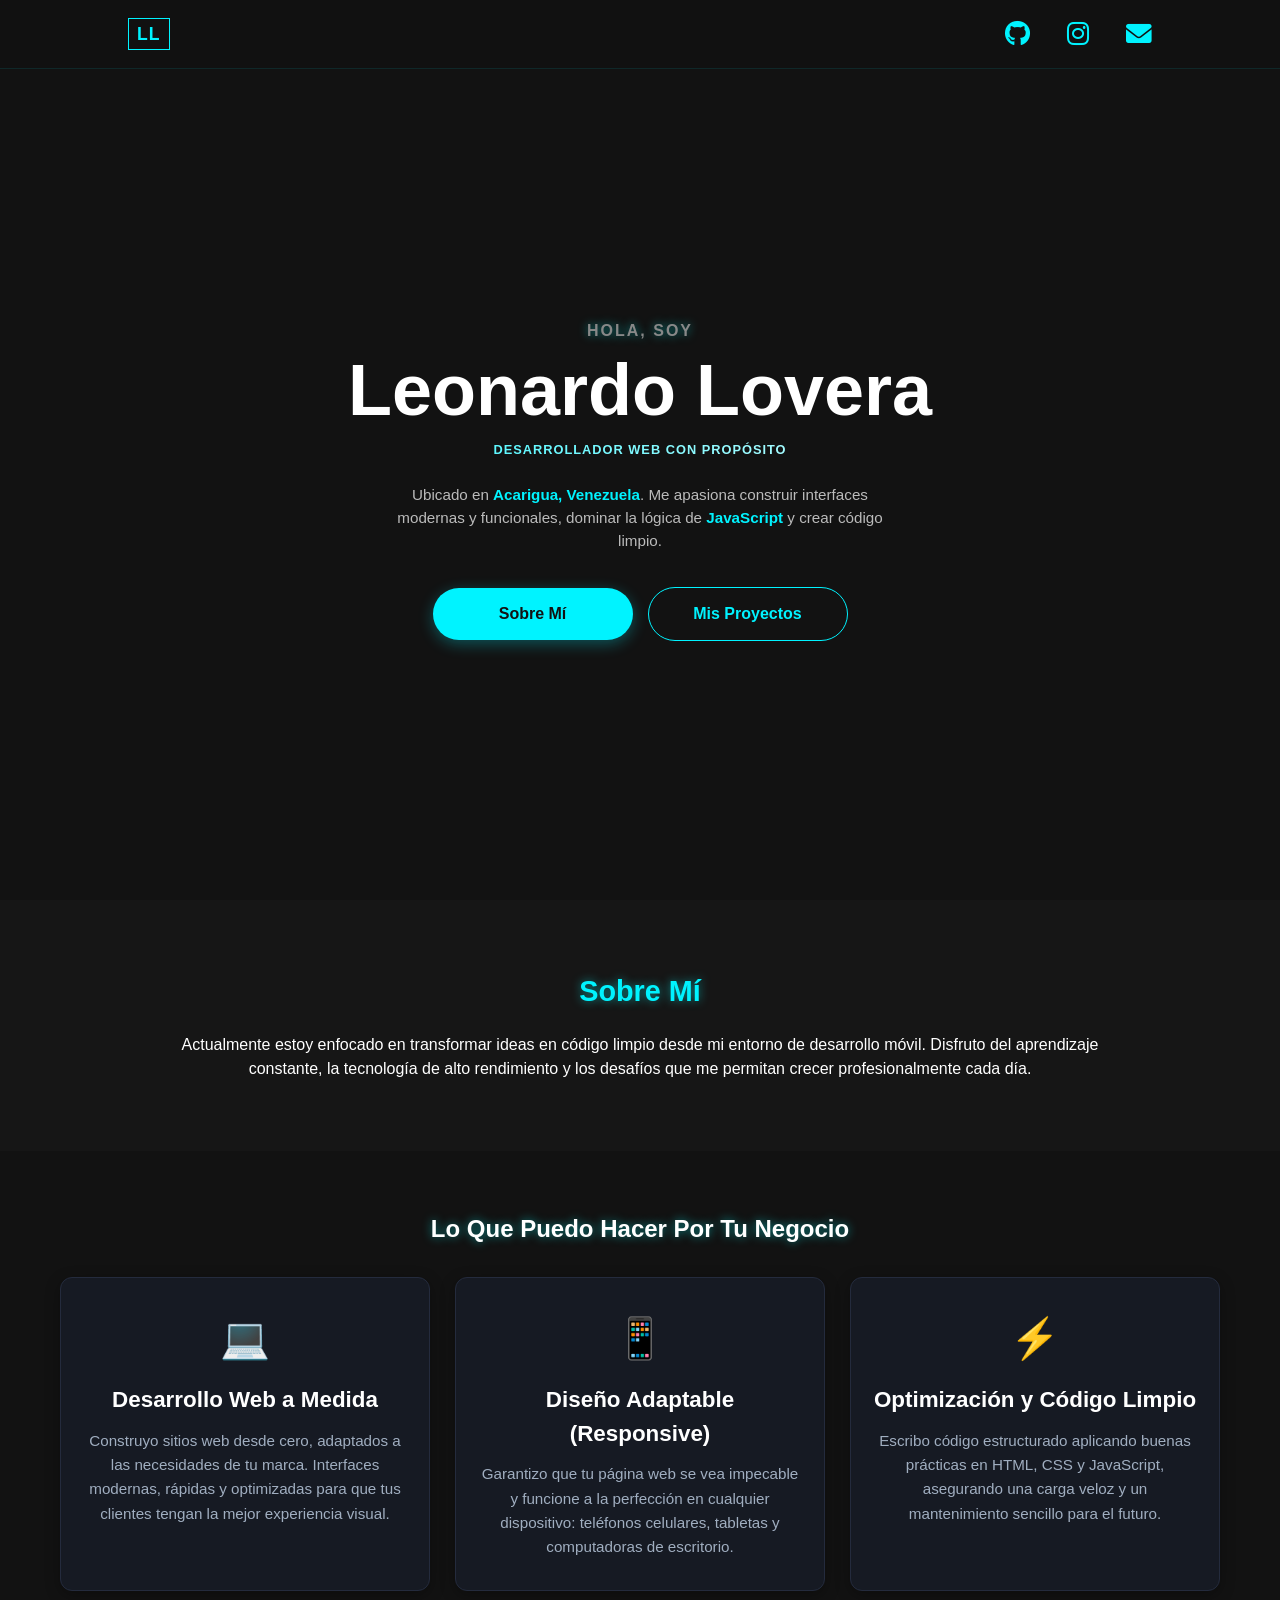
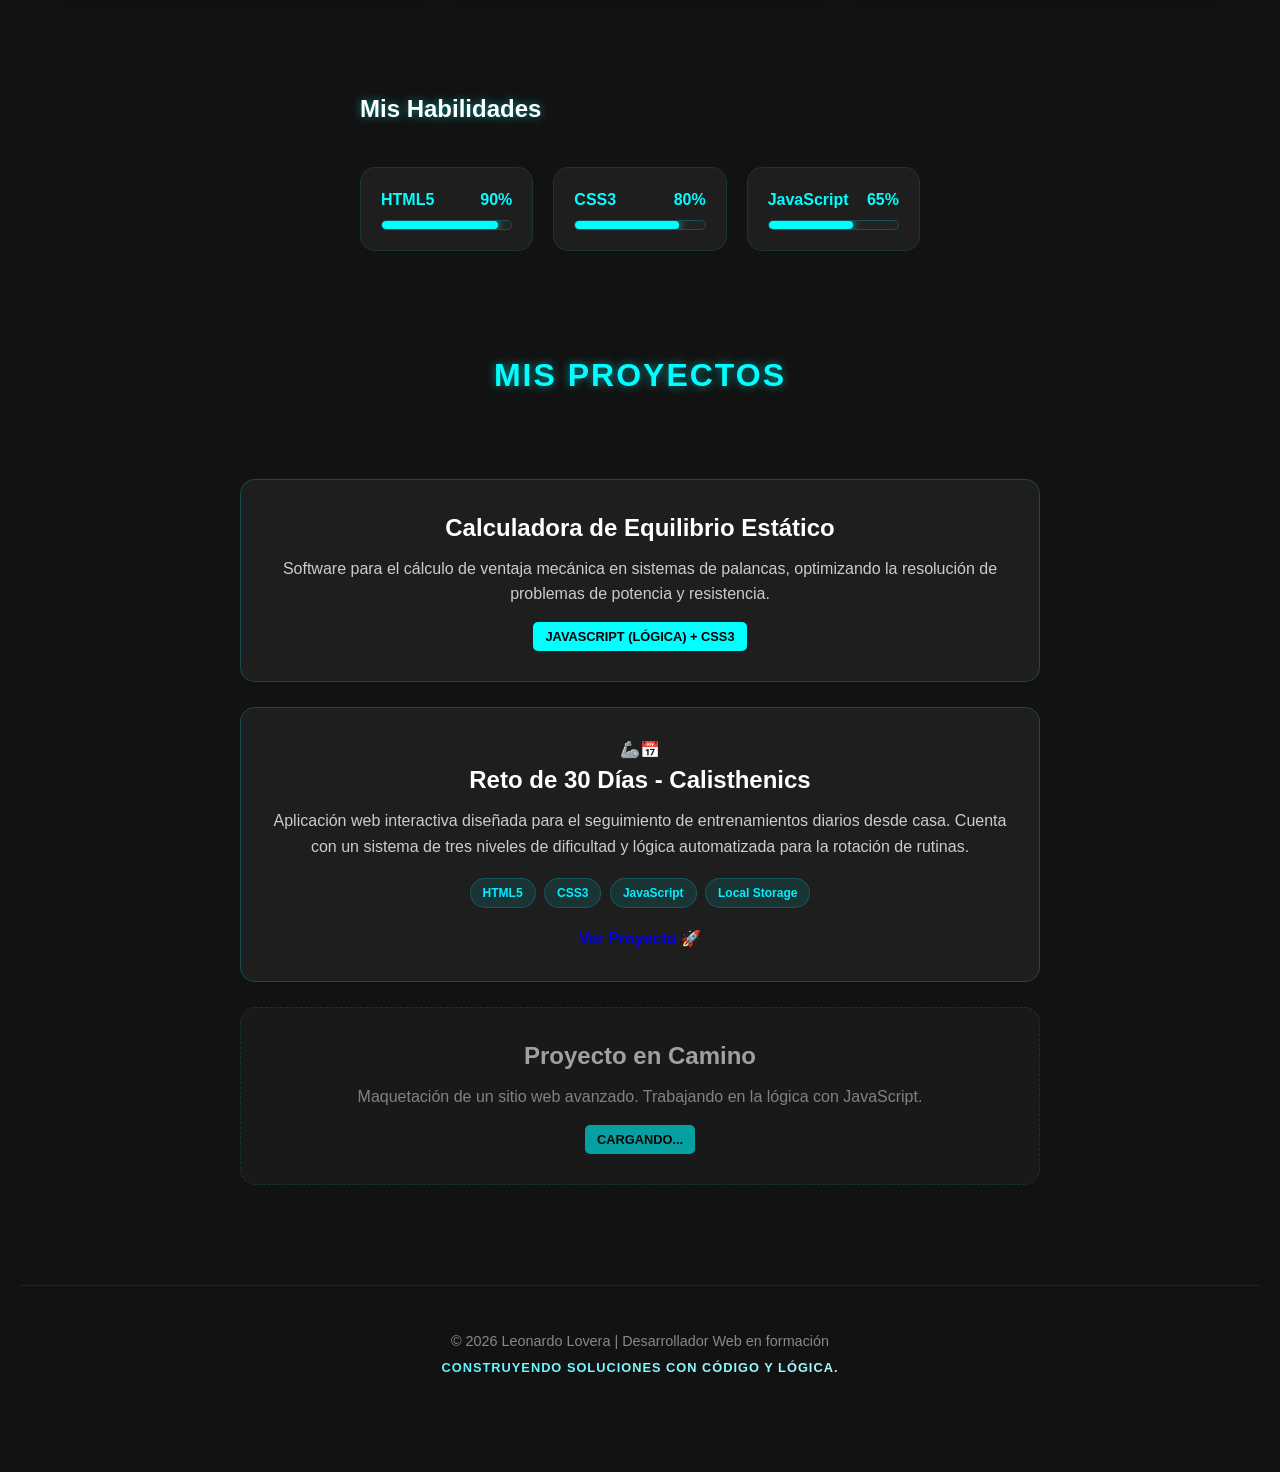
==== commit 3408abf8: "Update index.html" ====
--- a/index.html
+++ b/index.html
@@ -46,8 +46,12 @@
     </main>
 
     <section id="sobre-mi" class="seccion">
+        <div class="container">
+            
         <h2>Sobre Mí</h2>
         <p>Actualmente estoy enfocado en transformar ideas en código limpio desde mi entorno de desarrollo móvil. Disfruto del aprendizaje constante, la tecnología de alto rendimiento y los desafíos que me permitan crecer profesionalmente cada día.</p>
+       
+        </div>
     </section>
 
     <section id="servicios" class="services-section">
--- a/style.css
+++ b/style.css
@@ -491,3 +491,10 @@
         flex: 1;
     }
 }
+
+.container {
+    width: 90%;
+    max-width: 1200px;
+    margin: 0 auto;
+    padding: 10px 0;
+    }
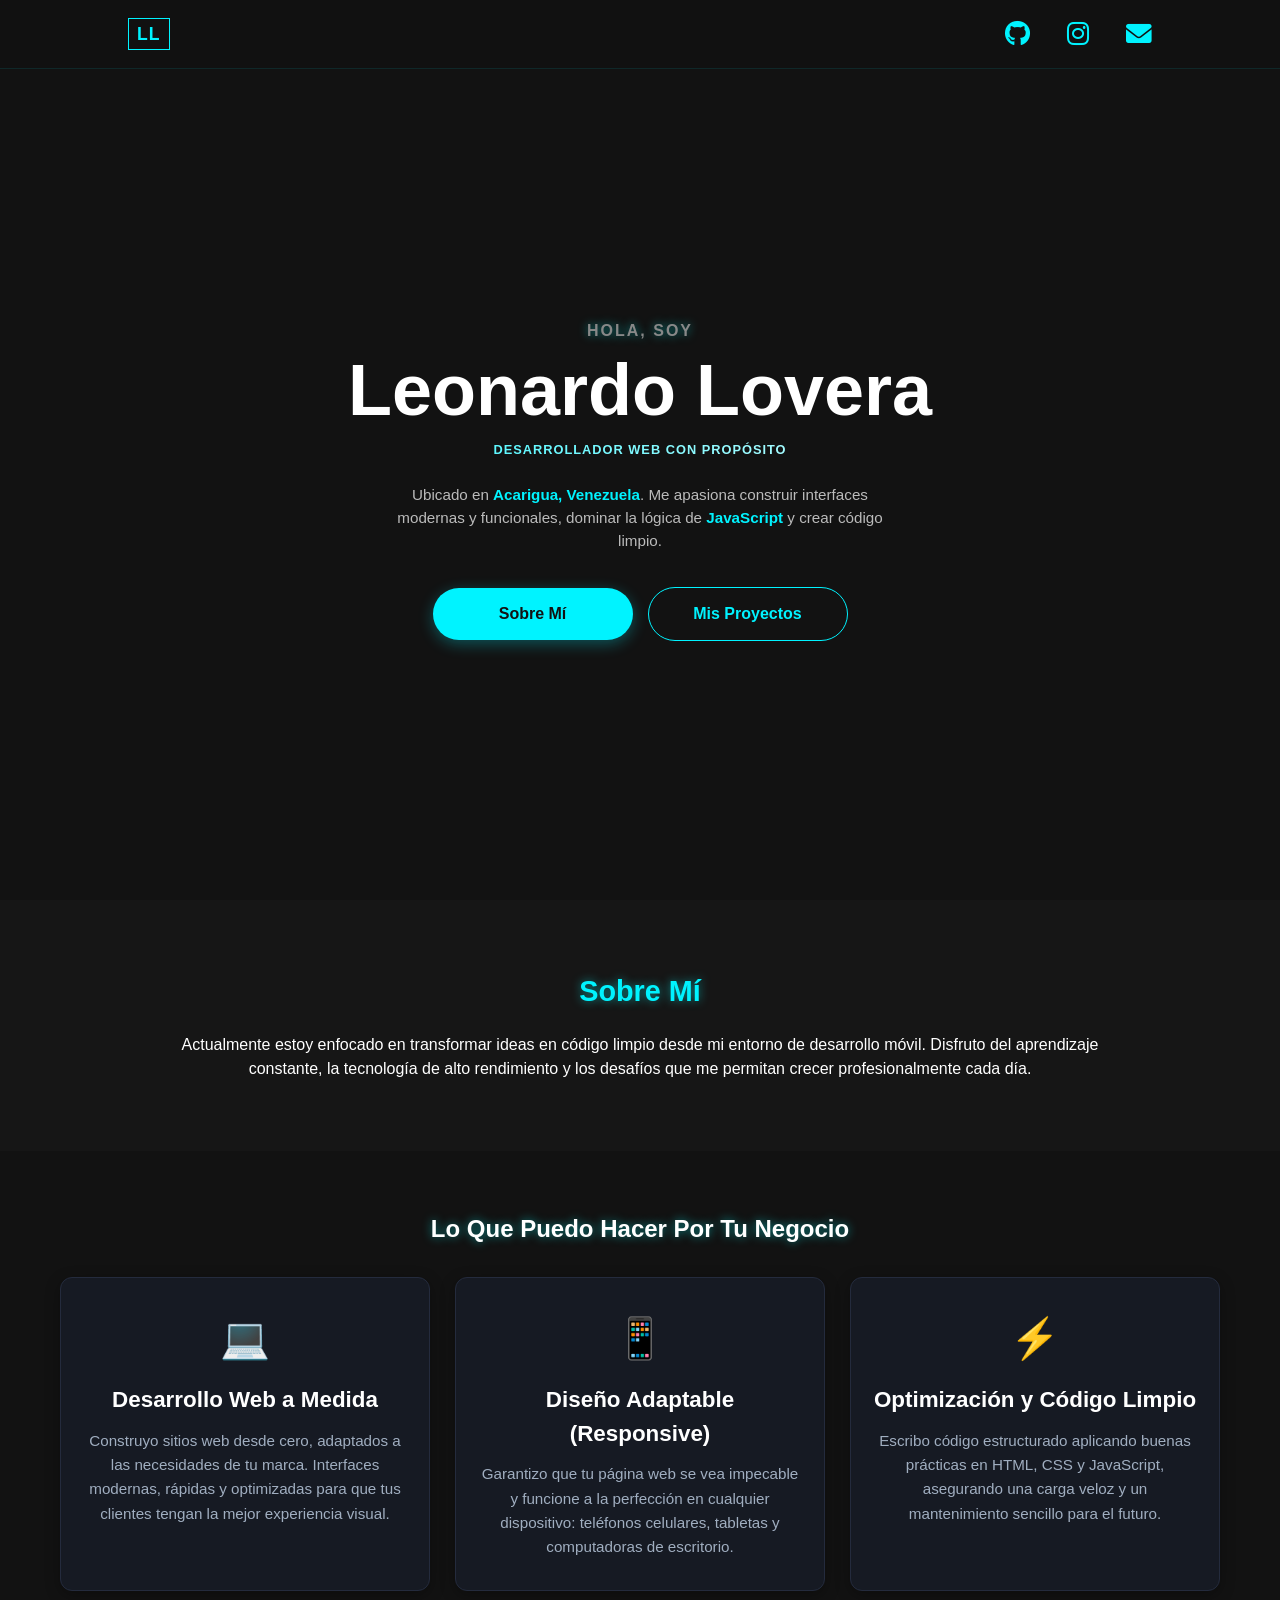
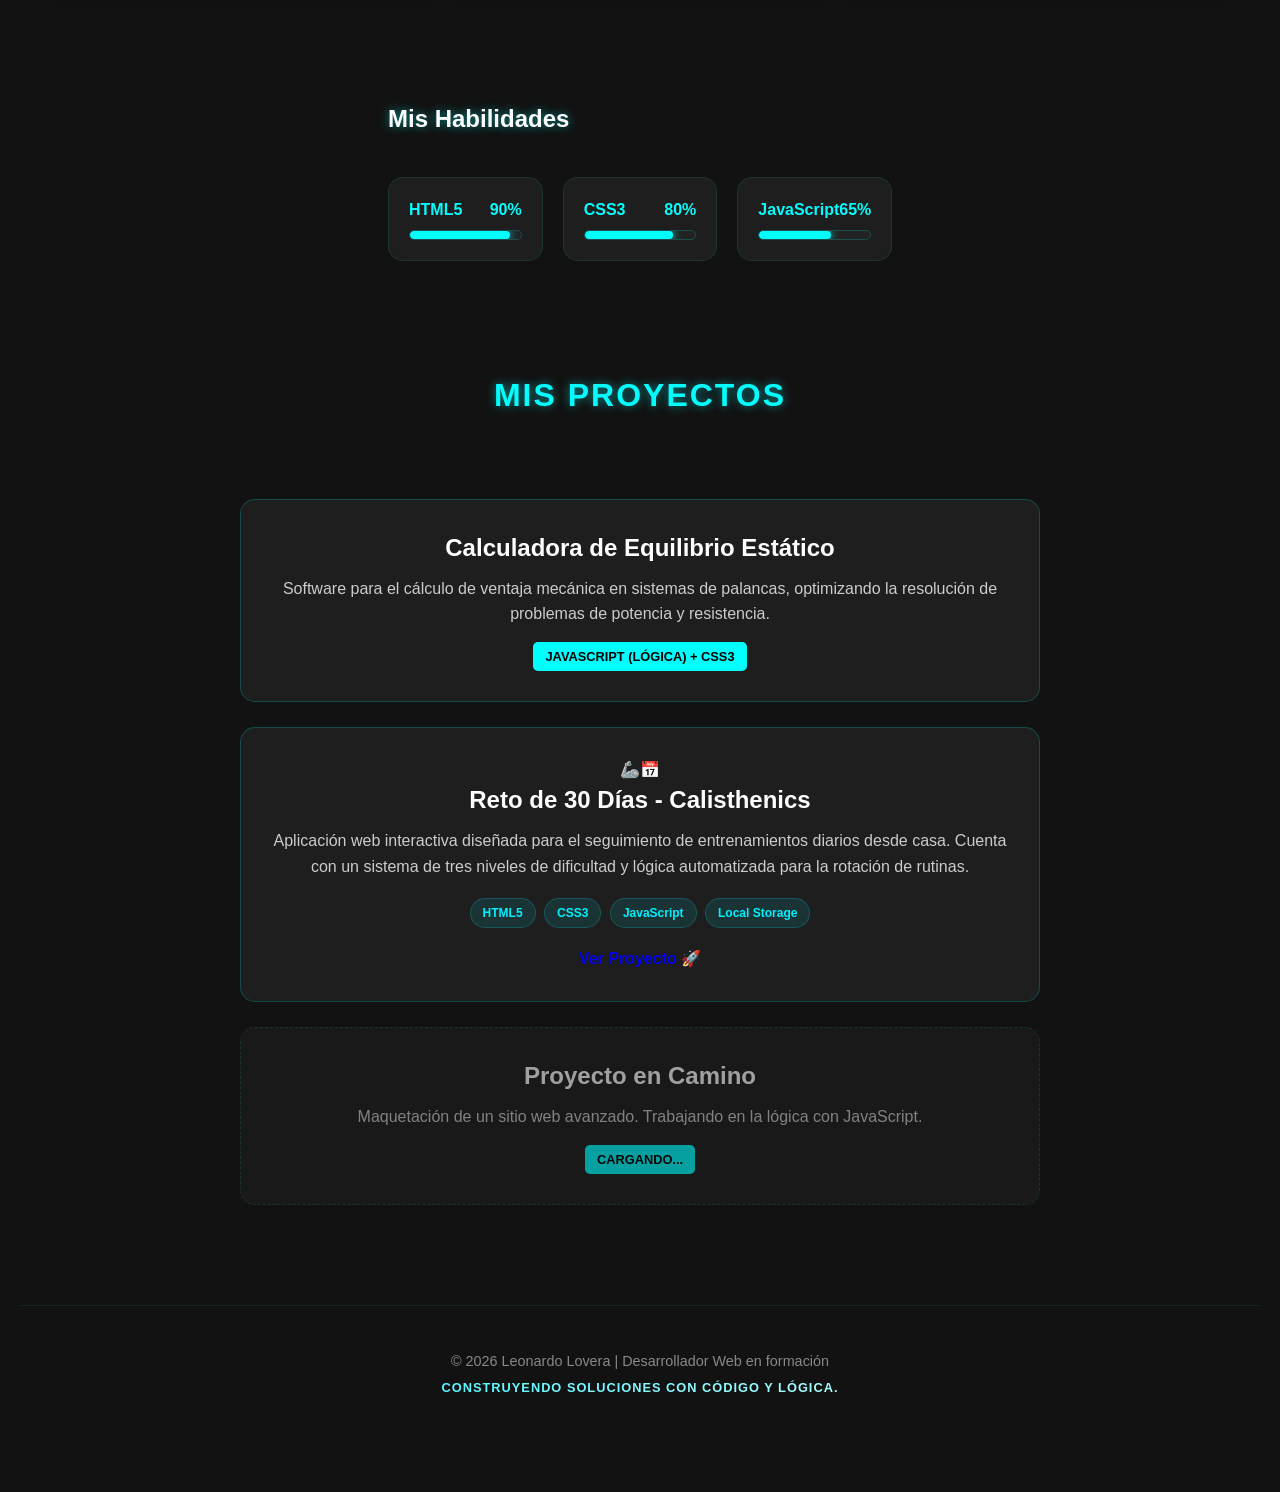
==== commit 4b73838b: "Update index.html" ====
--- a/index.html
+++ b/index.html
@@ -81,6 +81,8 @@
     
         
 <section id="skills" class="skills-section">
+    <div class="container">
+        
     <h2 id="titulo-habilidades">Mis Habilidades</h2>
 
     <div class="skills-container">
@@ -108,7 +110,8 @@
             </div>
             <div class="skill-bar"><div class="bar js"></div></div>
         </div>
-
+        
+      </div>
     </div>
     
 </section>
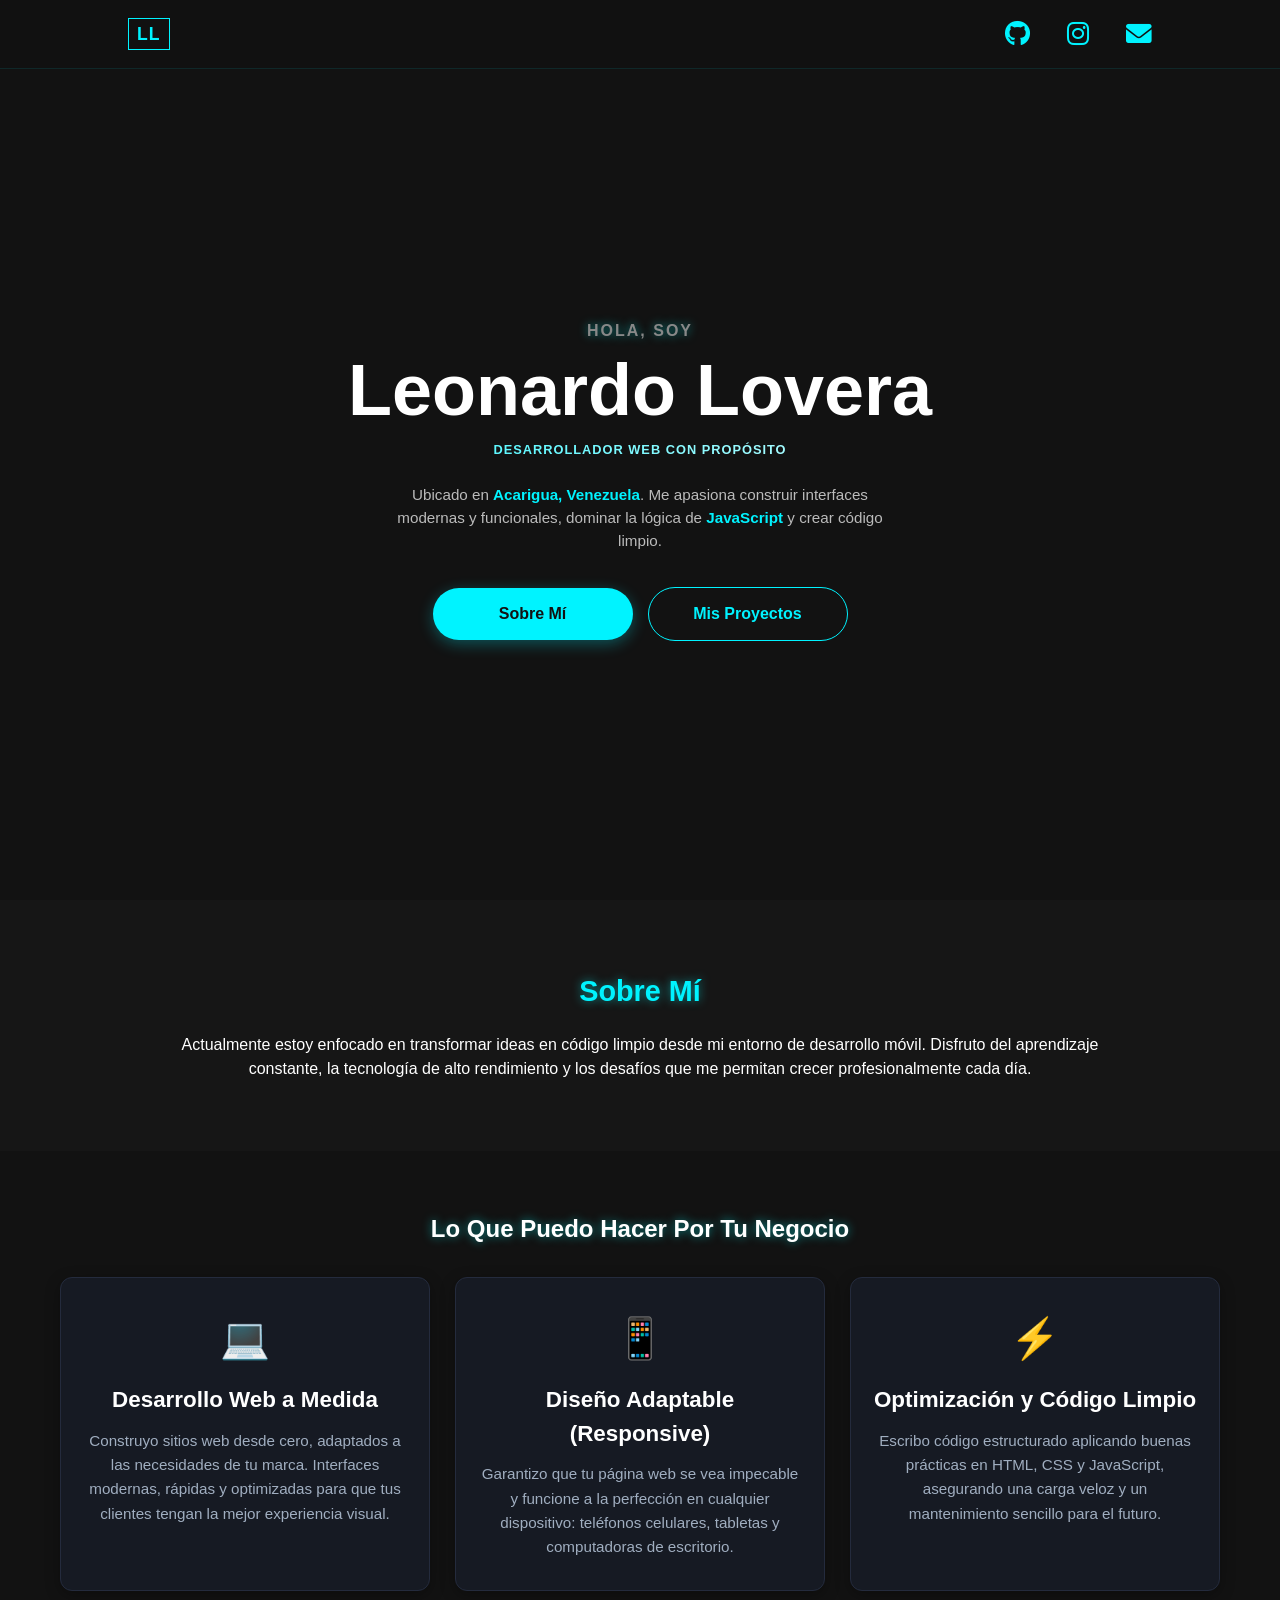
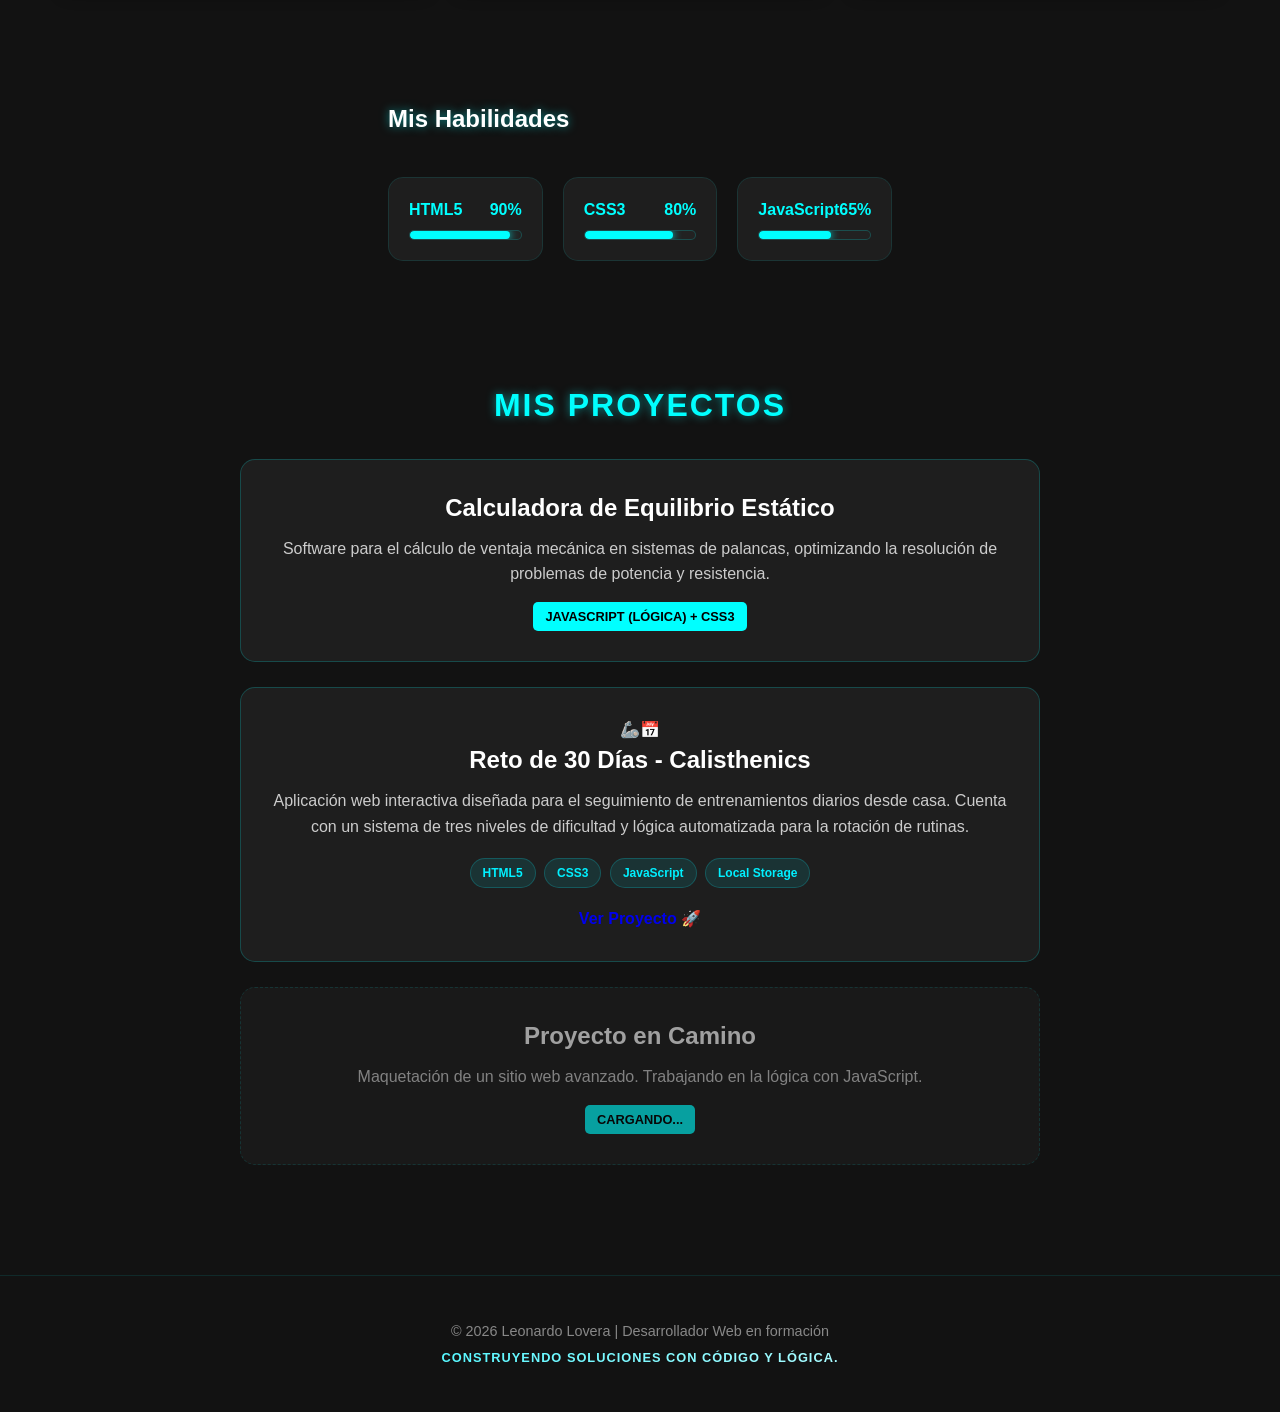
==== commit d23f8142: "Update index.html" ====
--- a/index.html
+++ b/index.html
@@ -116,8 +116,9 @@
     
 </section>
 <section id="proyectos" class="proyectos-section">
+    <div class="container">
+        
     <h2 class="titulo-seccion">Mis Proyectos</h2>
-   <section id="proyectos" class="proyectos-section">
      
     <div class="proyectos-container">
       
